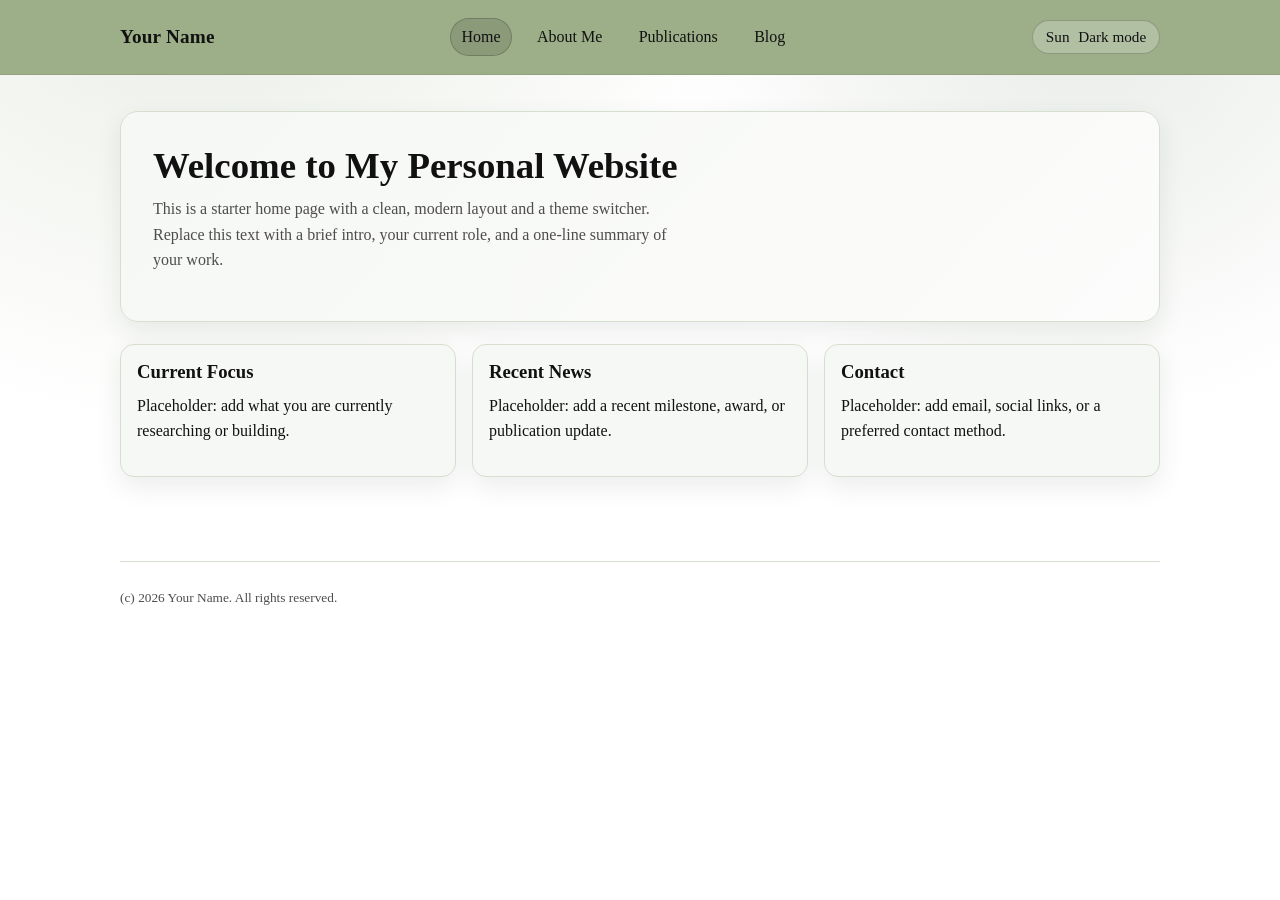
==== index.html @ 9cec2efc "Add initial website structure with theme toggle and multiple pages" ====
<!doctype html>
<html lang="en" data-theme="light">
  <head>
    <meta charset="UTF-8" />
    <meta name="viewport" content="width=device-width, initial-scale=1.0" />
    <title>Home | Personal Website</title>
    <link rel="stylesheet" href="assets/css/variables.css" />
    <link rel="stylesheet" href="assets/css/base.css" />
    <link rel="stylesheet" href="assets/css/components.css" />
    <script defer src="assets/js/theme.js"></script>
  </head>
  <body>
    <header class="site-header">
      <div class="container header-inner">
        <a class="brand" href="index.html">Your Name</a>
        <nav class="site-nav" aria-label="Main navigation">
          <a class="nav-link active" href="index.html">Home</a>
          <a class="nav-link" href="about.html">About Me</a>
          <a class="nav-link" href="publications.html">Publications</a>
          <a class="nav-link" href="blog.html">Blog</a>
        </nav>
        <button id="theme-toggle" class="theme-toggle" type="button" aria-pressed="false" aria-label="Switch to dark mode">
          <span class="toggle-icon" aria-hidden="true">Sun</span>
          <span class="toggle-text">Dark mode</span>
        </button>
      </div>
    </header>

    <main class="container page">
      <section class="hero">
        <h1 class="page-title">Welcome to My Personal Website</h1>
        <p class="page-subtitle">
          This is a starter home page with a clean, modern layout and a theme switcher. Replace this text with a brief intro,
          your current role, and a one-line summary of your work.
        </p>
      </section>

      <section class="card-grid" aria-label="Quick highlights">
        <article class="card">
          <h3>Current Focus</h3>
          <p>Placeholder: add what you are currently researching or building.</p>
        </article>
        <article class="card">
          <h3>Recent News</h3>
          <p>Placeholder: add a recent milestone, award, or publication update.</p>
        </article>
        <article class="card">
          <h3>Contact</h3>
          <p>Placeholder: add email, social links, or a preferred contact method.</p>
        </article>
      </section>
    </main>

    <footer class="container site-footer">
      <small>(c) <span id="year">2026</span> Your Name. All rights reserved.</small>
    </footer>
  </body>
</html>
---- assets/css/variables.css ----
:root {
  --font-serif: Georgia, "Times New Roman", serif;

  --bg: #ffffff;
  --surface: #f6f8f5;
  --text: #111111;
  --muted-text: #4d4d4d;
  --header-bg: #9caf88;
  --header-text: #111111;
  --accent: #4f6b44;
  --border: #d6dfcf;
  --shadow: 0 10px 26px rgba(35, 58, 35, 0.09);
}

[data-theme="dark"] {
  --bg: #121615;
  --surface: #1a221f;
  --text: #e9eee9;
  --muted-text: #b5c1b8;
  --header-bg: #4f6b44;
  --header-text: #f5faf6;
  --accent: #b9d2a8;
  --border: #2d3a33;
  --shadow: 0 12px 30px rgba(0, 0, 0, 0.35);
}
---- assets/css/base.css ----
* {
  box-sizing: border-box;
}

html,
body {
  margin: 0;
  padding: 0;
}

body {
  font-family: var(--font-serif);
  color: var(--text);
  background: radial-gradient(circle at 15% -15%, rgba(156, 175, 136, 0.25), transparent 38%),
    radial-gradient(circle at 85% 0%, rgba(79, 107, 68, 0.13), transparent 30%),
    var(--bg);
  line-height: 1.6;
  min-height: 100vh;
  transition: background-color 0.25s ease, color 0.25s ease;
}

a {
  color: inherit;
}

.container {
  width: min(1040px, calc(100% - 2rem));
  margin: 0 auto;
}

.page {
  padding: 2.25rem 0 3.25rem;
}

h1,
h2,
h3 {
  line-height: 1.2;
  margin-top: 0;
}

p {
  margin-top: 0;
}
---- assets/css/components.css ----
.site-header {
  position: sticky;
  top: 0;
  z-index: 50;
  background: var(--header-bg);
  color: var(--header-text);
  border-bottom: 1px solid rgba(17, 17, 17, 0.08);
  backdrop-filter: blur(4px);
}

.header-inner {
  display: flex;
  align-items: center;
  justify-content: space-between;
  gap: 1rem;
  min-height: 74px;
}

.brand {
  font-size: 1.2rem;
  text-decoration: none;
  font-weight: 700;
  letter-spacing: 0.2px;
}

.site-nav {
  display: flex;
  flex-wrap: wrap;
  gap: 0.85rem;
}

.nav-link {
  text-decoration: none;
  padding: 0.34rem 0.65rem;
  border-radius: 999px;
  border: 1px solid transparent;
  transition: all 0.2s ease;
}

.nav-link:hover,
.nav-link:focus-visible {
  border-color: rgba(17, 17, 17, 0.3);
  background: rgba(255, 255, 255, 0.24);
  outline: none;
}

.nav-link.active {
  background: rgba(17, 17, 17, 0.12);
  border-color: rgba(17, 17, 17, 0.22);
}

.theme-toggle {
  display: inline-flex;
  align-items: center;
  gap: 0.55rem;
  border: 1px solid rgba(17, 17, 17, 0.22);
  background: rgba(255, 255, 255, 0.22);
  color: inherit;
  border-radius: 999px;
  padding: 0.45rem 0.8rem;
  cursor: pointer;
  font-family: inherit;
  font-size: 0.95rem;
  transition: transform 0.2s ease, background-color 0.2s ease;
}

.theme-toggle:hover,
.theme-toggle:focus-visible {
  transform: translateY(-1px);
  background: rgba(255, 255, 255, 0.35);
  outline: none;
}

.hero {
  background: linear-gradient(135deg, var(--surface), color-mix(in srgb, var(--surface), var(--bg) 58%));
  border: 1px solid var(--border);
  border-radius: 18px;
  box-shadow: var(--shadow);
  padding: 2rem;
  animation: fadeInUp 0.5s ease;
}

.page-title {
  margin-bottom: 0.5rem;
  font-size: clamp(1.7rem, 3vw, 2.3rem);
}

.page-subtitle {
  color: var(--muted-text);
  max-width: 68ch;
}

.card-grid {
  display: grid;
  grid-template-columns: repeat(auto-fit, minmax(230px, 1fr));
  gap: 1rem;
  margin-top: 1.4rem;
}

.card {
  background: var(--surface);
  border: 1px solid var(--border);
  border-radius: 14px;
  padding: 1rem;
  box-shadow: var(--shadow);
  animation: fadeInUp 0.55s ease;
}

.card h3 {
  margin-bottom: 0.55rem;
}

.timeline {
  display: grid;
  gap: 0.95rem;
  margin-top: 1.3rem;
}

.timeline-item {
  background: var(--surface);
  border: 1px solid var(--border);
  border-radius: 14px;
  padding: 1rem;
  box-shadow: var(--shadow);
}

.post-list {
  display: grid;
  gap: 1rem;
  margin-top: 1.2rem;
}

.post {
  background: var(--surface);
  border: 1px solid var(--border);
  border-radius: 14px;
  padding: 1rem;
  box-shadow: var(--shadow);
}

.post-meta {
  font-size: 0.92rem;
  color: var(--muted-text);
}

.site-footer {
  border-top: 1px solid var(--border);
  margin-top: 2rem;
  color: var(--muted-text);
  padding: 1.4rem 0 2.2rem;
}

@keyframes fadeInUp {
  from {
    transform: translateY(7px);
    opacity: 0;
  }

  to {
    transform: translateY(0);
    opacity: 1;
  }
}

@media (max-width: 850px) {
  .header-inner {
    flex-wrap: wrap;
    padding: 0.7rem 0;
  }

  .site-nav {
    order: 3;
    width: 100%;
    justify-content: center;
  }

  .brand {
    order: 1;
  }

  .theme-toggle {
    order: 2;
    margin-left: auto;
  }
}
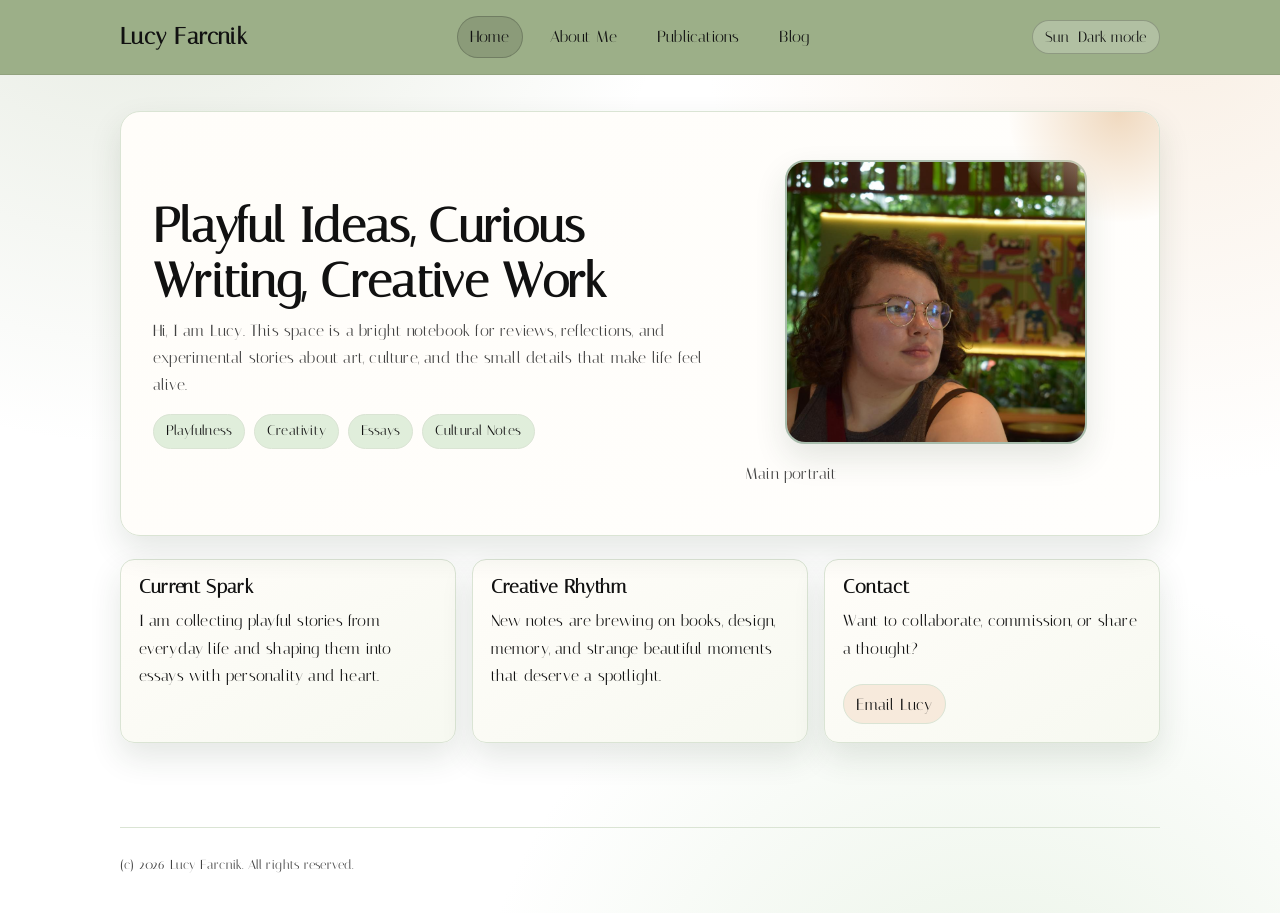
==== commit 5648ecb0: "Enhance personal website with updated content, new publication pages, and improved styling" ====
--- a/index.html
+++ b/index.html
@@ -8,11 +8,12 @@
     <link rel="stylesheet" href="assets/css/base.css" />
     <link rel="stylesheet" href="assets/css/components.css" />
     <script defer src="assets/js/theme.js"></script>
+    <script defer src="assets/js/contact.js"></script>
   </head>
   <body>
     <header class="site-header">
       <div class="container header-inner">
-        <a class="brand" href="index.html">Your Name</a>
+        <a class="brand" href="index.html">Lucy Farcnik</a>
         <nav class="site-nav" aria-label="Main navigation">
           <a class="nav-link active" href="index.html">Home</a>
           <a class="nav-link" href="about.html">About Me</a>
@@ -28,31 +29,56 @@
 
     <main class="container page">
       <section class="hero">
-        <h1 class="page-title">Welcome to My Personal Website</h1>
-        <p class="page-subtitle">
-          This is a starter home page with a clean, modern layout and a theme switcher. Replace this text with a brief intro,
-          your current role, and a one-line summary of your work.
-        </p>
+        <div class="hero-layout">
+          <div>
+            <h1 class="page-title">Playful Ideas, Curious Writing, Creative Work</h1>
+            <p class="page-subtitle">
+              Hi, I am Lucy. This space is a bright notebook for reviews, reflections, and experimental stories about art,
+              culture, and the small details that make life feel alive.
+            </p>
+            <div class="badge-row" aria-label="Creative themes">
+              <span class="badge">Playfulness</span>
+              <span class="badge">Creativity</span>
+              <span class="badge">Essays</span>
+              <span class="badge">Cultural Notes</span>
+            </div>
+          </div>
+          <div>
+            <figure class="profile-frame">
+              <img src="assets/main_profile.jpg" alt="Portrait of Lucy" />
+            </figure>
+            <p class="profile-caption">Main portrait</p>
+          </div>
+        </div>
       </section>
 
       <section class="card-grid" aria-label="Quick highlights">
         <article class="card">
-          <h3>Current Focus</h3>
-          <p>Placeholder: add what you are currently researching or building.</p>
+          <h3>Current Spark</h3>
+          <p>I am collecting playful stories from everyday life and shaping them into essays with personality and heart.</p>
         </article>
         <article class="card">
-          <h3>Recent News</h3>
-          <p>Placeholder: add a recent milestone, award, or publication update.</p>
+          <h3>Creative Rhythm</h3>
+          <p>New notes are brewing on books, design, memory, and strange beautiful moments that deserve a spotlight.</p>
         </article>
         <article class="card">
           <h3>Contact</h3>
-          <p>Placeholder: add email, social links, or a preferred contact method.</p>
+          <p>Want to collaborate, commission, or share a thought?</p>
+          <a
+            class="contact-pill"
+            href="#"
+            data-email-user="lucy.farcnik"
+            data-email-domain="gmail"
+            data-email-tld="com"
+          >
+            Email Lucy
+          </a>
         </article>
       </section>
     </main>
 
     <footer class="container site-footer">
-      <small>(c) <span id="year">2026</span> Your Name. All rights reserved.</small>
+      <small>(c) <span id="year">2026</span> Lucy Farcnik. All rights reserved.</small>
     </footer>
   </body>
 </html>
--- a/assets/css/variables.css
+++ b/assets/css/variables.css
@@ -1,25 +1,29 @@
 :root {
-  --font-serif: Georgia, "Times New Roman", serif;
+  --font-main: "Italiana", Georgia, "Times New Roman", serif;
 
   --bg: #ffffff;
-  --surface: #f6f8f5;
+  --surface: #fffdf9;
   --text: #111111;
-  --muted-text: #4d4d4d;
+  --muted-text: #414141;
   --header-bg: #9caf88;
   --header-text: #111111;
-  --accent: #4f6b44;
-  --border: #d6dfcf;
-  --shadow: 0 10px 26px rgba(35, 58, 35, 0.09);
+  --accent: #3f6b58;
+  --accent-soft: #f0d9bf;
+  --accent-soft-2: #d6e8d0;
+  --border: #dae4d4;
+  --shadow: 0 14px 32px rgba(34, 58, 36, 0.12);
 }
 
 [data-theme="dark"] {
-  --bg: #121615;
-  --surface: #1a221f;
-  --text: #e9eee9;
-  --muted-text: #b5c1b8;
+  --bg: #121715;
+  --surface: #1a231f;
+  --text: #f1f5f2;
+  --muted-text: #b4c2ba;
   --header-bg: #4f6b44;
-  --header-text: #f5faf6;
-  --accent: #b9d2a8;
-  --border: #2d3a33;
-  --shadow: 0 12px 30px rgba(0, 0, 0, 0.35);
+  --header-text: #f6fbf6;
+  --accent: #b9d8be;
+  --accent-soft: #5a4d3e;
+  --accent-soft-2: #304336;
+  --border: #2d3b33;
+  --shadow: 0 14px 34px rgba(0, 0, 0, 0.35);
 }
--- a/assets/css/base.css
+++ b/assets/css/base.css
@@ -1,3 +1,5 @@
+@import url("https://fonts.googleapis.com/css2?family=Italiana&display=swap");
+
 * {
   box-sizing: border-box;
 }
@@ -9,12 +11,14 @@
 }
 
 body {
-  font-family: var(--font-serif);
+  font-family: var(--font-main);
   color: var(--text);
-  background: radial-gradient(circle at 15% -15%, rgba(156, 175, 136, 0.25), transparent 38%),
-    radial-gradient(circle at 85% 0%, rgba(79, 107, 68, 0.13), transparent 30%),
+  background: radial-gradient(circle at 10% -12%, rgba(156, 175, 136, 0.27), transparent 36%),
+    radial-gradient(circle at 92% 1%, rgba(240, 217, 191, 0.42), transparent 32%),
+    radial-gradient(circle at 78% 120%, rgba(214, 232, 208, 0.55), transparent 36%),
     var(--bg);
-  line-height: 1.6;
+  line-height: 1.7;
+  letter-spacing: 0.2px;
   min-height: 100vh;
   transition: background-color 0.25s ease, color 0.25s ease;
 }
@@ -35,10 +39,16 @@
 h1,
 h2,
 h3 {
-  line-height: 1.2;
+  line-height: 1.15;
+  letter-spacing: 0.35px;
   margin-top: 0;
 }
 
 p {
   margin-top: 0;
 }
+
+img {
+  max-width: 100%;
+  display: block;
+}
--- a/assets/css/components.css
+++ b/assets/css/components.css
@@ -17,10 +17,10 @@
 }
 
 .brand {
-  font-size: 1.2rem;
+  font-size: 1.45rem;
   text-decoration: none;
   font-weight: 700;
-  letter-spacing: 0.2px;
+  letter-spacing: 0.45px;
 }
 
 .site-nav {
@@ -31,7 +31,7 @@
 
 .nav-link {
   text-decoration: none;
-  padding: 0.34rem 0.65rem;
+  padding: 0.4rem 0.76rem;
   border-radius: 999px;
   border: 1px solid transparent;
   transition: all 0.2s ease;
@@ -72,17 +72,31 @@
 }
 
 .hero {
-  background: linear-gradient(135deg, var(--surface), color-mix(in srgb, var(--surface), var(--bg) 58%));
-  border: 1px solid var(--border);
-  border-radius: 18px;
+  position: relative;
+  overflow: hidden;
+  background: linear-gradient(135deg, var(--surface), color-mix(in srgb, var(--surface), var(--bg) 52%));
+  border: 1px solid var(--border);
+  border-radius: 20px;
   box-shadow: var(--shadow);
   padding: 2rem;
   animation: fadeInUp 0.5s ease;
 }
 
+.hero::before {
+  content: "";
+  position: absolute;
+  width: 220px;
+  height: 220px;
+  border-radius: 999px;
+  top: -110px;
+  right: -70px;
+  background: radial-gradient(circle, var(--accent-soft), transparent 72%);
+  pointer-events: none;
+}
+
 .page-title {
   margin-bottom: 0.5rem;
-  font-size: clamp(1.7rem, 3vw, 2.3rem);
+  font-size: clamp(2rem, 4.4vw, 3rem);
 }
 
 .page-subtitle {
@@ -92,50 +106,146 @@
 
 .card-grid {
   display: grid;
-  grid-template-columns: repeat(auto-fit, minmax(230px, 1fr));
+  grid-template-columns: repeat(auto-fit, minmax(245px, 1fr));
   gap: 1rem;
   margin-top: 1.4rem;
 }
 
 .card {
-  background: var(--surface);
+  background: linear-gradient(150deg, var(--surface), color-mix(in srgb, var(--surface), var(--accent-soft-2) 20%));
+  border: 1px solid var(--border);
+  border-radius: 14px;
+  padding: 1.1rem;
+  box-shadow: var(--shadow);
+  animation: fadeInUp 0.55s ease;
+}
+
+.card h3 {
+  margin-bottom: 0.55rem;
+}
+
+.timeline {
+  display: grid;
+  gap: 0.95rem;
+  margin-top: 1.3rem;
+}
+
+.timeline-item {
+  background: linear-gradient(145deg, var(--surface), color-mix(in srgb, var(--surface), var(--accent-soft) 17%));
   border: 1px solid var(--border);
   border-radius: 14px;
   padding: 1rem;
   box-shadow: var(--shadow);
-  animation: fadeInUp 0.55s ease;
-}
-
-.card h3 {
-  margin-bottom: 0.55rem;
-}
-
-.timeline {
-  display: grid;
-  gap: 0.95rem;
-  margin-top: 1.3rem;
-}
-
-.timeline-item {
-  background: var(--surface);
+}
+
+.post-list {
+  display: grid;
+  gap: 1rem;
+  margin-top: 1.2rem;
+}
+
+.post {
+  background: linear-gradient(145deg, var(--surface), color-mix(in srgb, var(--surface), var(--accent-soft-2) 16%));
   border: 1px solid var(--border);
   border-radius: 14px;
   padding: 1rem;
   box-shadow: var(--shadow);
 }
 
-.post-list {
-  display: grid;
-  gap: 1rem;
-  margin-top: 1.2rem;
-}
-
-.post {
-  background: var(--surface);
-  border: 1px solid var(--border);
-  border-radius: 14px;
-  padding: 1rem;
-  box-shadow: var(--shadow);
+.hero-layout {
+  display: grid;
+  grid-template-columns: minmax(0, 1.2fr) minmax(220px, 0.8fr);
+  align-items: center;
+  gap: 1.2rem;
+}
+
+.profile-frame {
+  border-radius: 20px;
+  border: 2px solid color-mix(in srgb, var(--accent), var(--border) 68%);
+  overflow: hidden;
+  box-shadow: var(--shadow);
+  background: #fff;
+}
+
+.profile-frame img {
+  width: 100%;
+  height: 100%;
+  object-fit: cover;
+  min-height: 280px;
+}
+
+.profile-caption {
+  color: var(--muted-text);
+  margin-top: 0.5rem;
+}
+
+.badge-row {
+  display: flex;
+  flex-wrap: wrap;
+  gap: 0.55rem;
+  margin-top: 0.95rem;
+}
+
+.badge {
+  display: inline-block;
+  background: color-mix(in srgb, var(--accent-soft-2), #ffffff 24%);
+  color: var(--text);
+  border: 1px solid var(--border);
+  border-radius: 999px;
+  padding: 0.26rem 0.75rem;
+  font-size: 0.9rem;
+}
+
+.contact-pill {
+  display: inline-flex;
+  margin-top: 0.4rem;
+  text-decoration: none;
+  border: 1px solid var(--border);
+  background: color-mix(in srgb, var(--accent-soft), #ffffff 45%);
+  border-radius: 999px;
+  padding: 0.34rem 0.8rem;
+}
+
+.publication-switcher {
+  margin-top: 1.1rem;
+  display: flex;
+  gap: 0.6rem;
+  align-items: center;
+  flex-wrap: wrap;
+}
+
+.publication-switcher label {
+  font-size: 1rem;
+  color: var(--muted-text);
+}
+
+.publication-switcher select {
+  appearance: none;
+  border: 1px solid var(--border);
+  border-radius: 12px;
+  background: linear-gradient(145deg, var(--surface), color-mix(in srgb, var(--surface), var(--accent-soft-2) 20%));
+  color: var(--text);
+  padding: 0.52rem 0.8rem;
+  font-family: inherit;
+  font-size: 1rem;
+  cursor: pointer;
+}
+
+.publication-list {
+  list-style: none;
+  margin: 0;
+  padding: 0;
+  display: grid;
+  gap: 0.9rem;
+}
+
+.publication-list a {
+  color: var(--accent);
+}
+
+.soft-note {
+  color: var(--muted-text);
+  font-size: 0.94rem;
 }
 
 .post-meta {
@@ -182,4 +292,8 @@
     order: 2;
     margin-left: auto;
   }
-}
+
+  .hero-layout {
+    grid-template-columns: 1fr;
+  }
+}
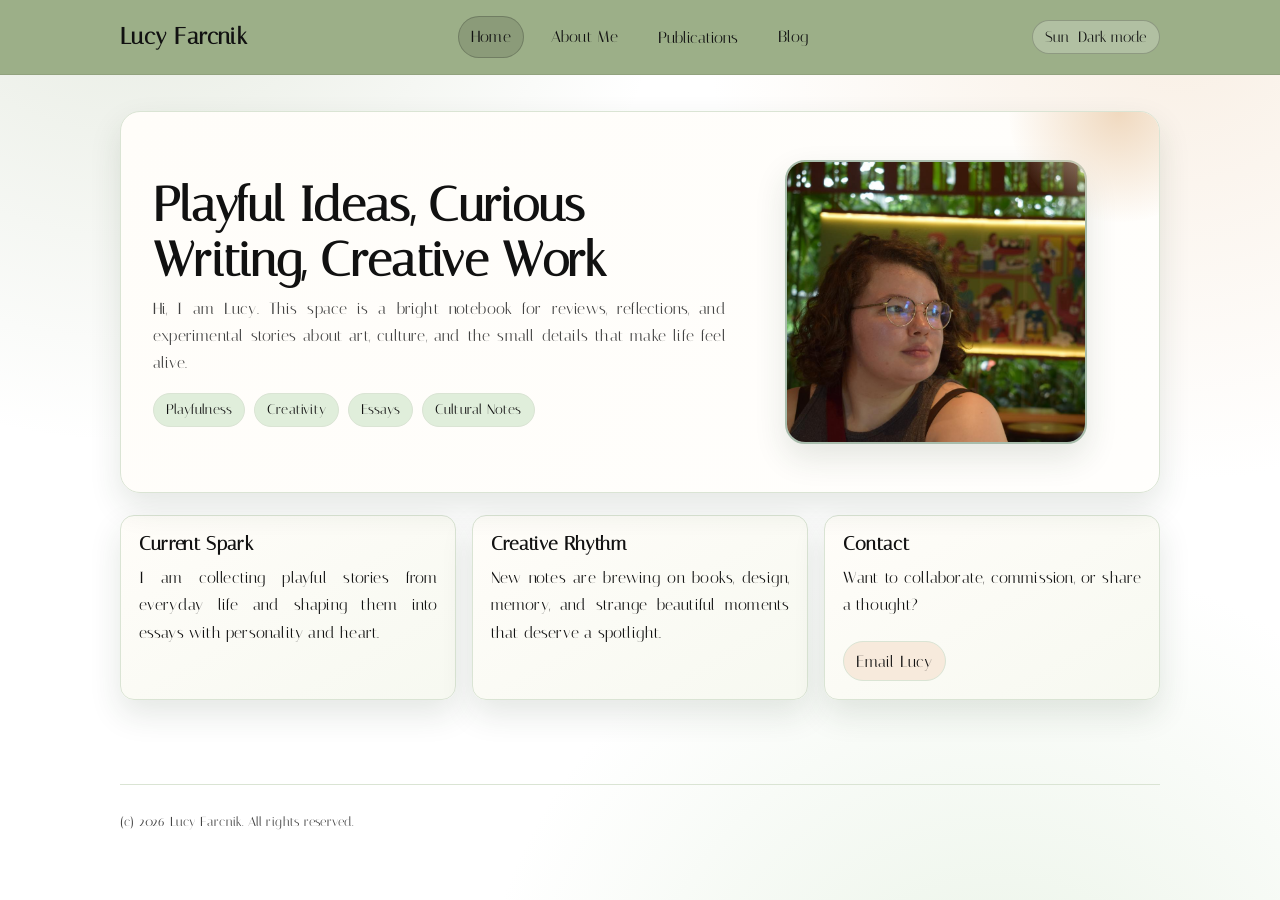
==== commit a54006c1: "Refactor navigation and enhance blog functionality - Updated navigation to include a dropdown for Pu" ====
--- a/index.html
+++ b/index.html
@@ -17,7 +17,15 @@
         <nav class="site-nav" aria-label="Main navigation">
           <a class="nav-link active" href="index.html">Home</a>
           <a class="nav-link" href="about.html">About Me</a>
-          <a class="nav-link" href="publications.html">Publications</a>
+          <div class="nav-dropdown">
+            <button class="nav-link dropdown-toggle" type="button" aria-haspopup="true" aria-expanded="false">
+              Publications
+            </button>
+            <div class="dropdown-menu" role="menu">
+              <a class="dropdown-item" href="publications-web.html">Web Publications</a>
+              <a class="dropdown-item" href="publications-print.html">Print Publications</a>
+            </div>
+          </div>
           <a class="nav-link" href="blog.html">Blog</a>
         </nav>
         <button id="theme-toggle" class="theme-toggle" type="button" aria-pressed="false" aria-label="Switch to dark mode">
@@ -47,7 +55,6 @@
             <figure class="profile-frame">
               <img src="assets/main_profile.jpg" alt="Portrait of Lucy" />
             </figure>
-            <p class="profile-caption">Main portrait</p>
           </div>
         </div>
       </section>
--- a/assets/css/base.css
+++ b/assets/css/base.css
@@ -46,6 +46,13 @@
 
 p {
   margin-top: 0;
+  text-align: justify;
+  text-justify: inter-word;
+}
+
+li {
+  text-align: justify;
+  text-justify: inter-word;
 }
 
 img {
--- a/assets/css/components.css
+++ b/assets/css/components.css
@@ -27,6 +27,7 @@
   display: flex;
   flex-wrap: wrap;
   gap: 0.85rem;
+  align-items: center;
 }
 
 .nav-link {
@@ -47,6 +48,52 @@
 .nav-link.active {
   background: rgba(17, 17, 17, 0.12);
   border-color: rgba(17, 17, 17, 0.22);
+}
+
+.nav-dropdown {
+  position: relative;
+}
+
+.dropdown-toggle {
+  font-family: inherit;
+  font-size: 1rem;
+  cursor: pointer;
+  background: transparent;
+  color: inherit;
+}
+
+.dropdown-menu {
+  position: absolute;
+  top: calc(100% + 0.35rem);
+  left: 0;
+  min-width: 220px;
+  padding: 0.45rem;
+  border-radius: 12px;
+  border: 1px solid var(--border);
+  box-shadow: var(--shadow);
+  background: linear-gradient(145deg, var(--surface), color-mix(in srgb, var(--surface), var(--accent-soft-2) 20%));
+  display: none;
+  z-index: 40;
+}
+
+.dropdown-item {
+  display: block;
+  text-decoration: none;
+  border-radius: 8px;
+  padding: 0.45rem 0.55rem;
+  transition: background-color 0.2s ease;
+}
+
+.dropdown-item:hover,
+.dropdown-item:focus-visible,
+.dropdown-item.active {
+  background: color-mix(in srgb, var(--accent-soft), transparent 38%);
+  outline: none;
+}
+
+.nav-dropdown:hover .dropdown-menu,
+.nav-dropdown:focus-within .dropdown-menu {
+  display: block;
 }
 
 .theme-toggle {
@@ -248,6 +295,56 @@
   font-size: 0.94rem;
 }
 
+.publication-bars {
+  display: grid;
+  gap: 0.9rem;
+  margin-top: 1.3rem;
+}
+
+.publication-bar {
+  position: relative;
+  background: linear-gradient(145deg, var(--surface), color-mix(in srgb, var(--surface), var(--accent-soft) 17%));
+  border: 1px solid var(--border);
+  border-radius: 14px;
+  padding: 1rem;
+  box-shadow: var(--shadow);
+}
+
+.publication-link {
+  color: var(--accent);
+  text-decoration: none;
+  font-size: 1.04rem;
+}
+
+.publication-link:hover,
+.publication-link:focus-visible {
+  text-decoration: underline;
+  outline: none;
+}
+
+.link-preview {
+  position: absolute;
+  top: 50%;
+  right: 1rem;
+  transform: translateY(-50%);
+  width: min(360px, 70vw);
+  padding: 0.7rem 0.8rem;
+  border-radius: 10px;
+  border: 1px solid var(--border);
+  background: linear-gradient(145deg, var(--surface), color-mix(in srgb, var(--surface), var(--accent-soft-2) 24%));
+  box-shadow: var(--shadow);
+  color: var(--muted-text);
+  font-size: 0.92rem;
+  opacity: 0;
+  pointer-events: none;
+  transition: opacity 0.2s ease;
+}
+
+.publication-bar:hover .link-preview,
+.publication-bar:focus-within .link-preview {
+  opacity: 1;
+}
+
 .post-meta {
   font-size: 0.92rem;
   color: var(--muted-text);
@@ -284,6 +381,20 @@
     justify-content: center;
   }
 
+  .dropdown-menu {
+    left: 50%;
+    transform: translateX(-50%);
+  }
+
+  .link-preview {
+    position: static;
+    transform: none;
+    width: 100%;
+    margin-top: 0.6rem;
+    opacity: 1;
+    pointer-events: auto;
+  }
+
   .brand {
     order: 1;
   }
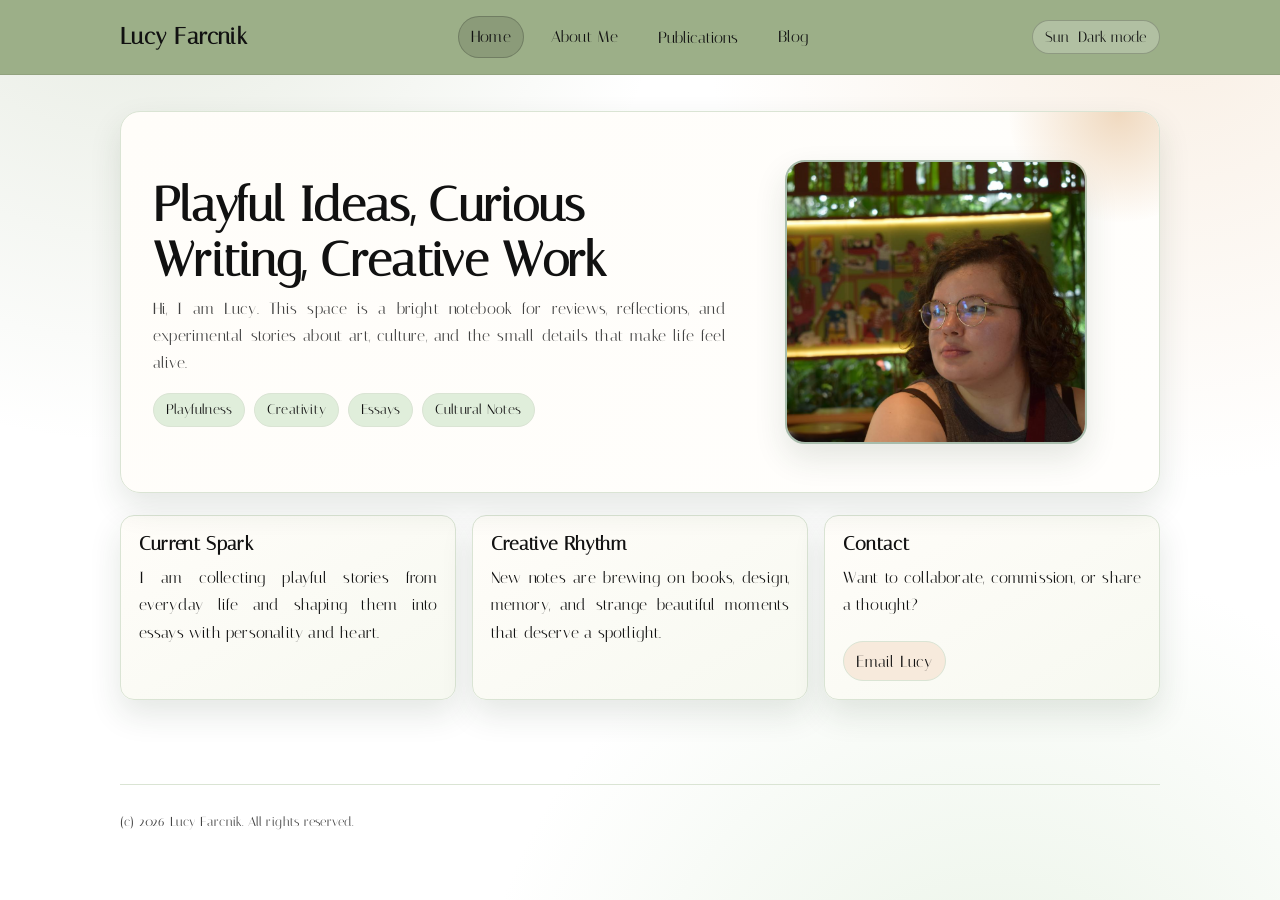
==== commit 02a25f0d: "Add mirror effect to profile image" ====
--- a/index.html
+++ b/index.html
@@ -53,7 +53,7 @@
           </div>
           <div>
             <figure class="profile-frame">
-              <img src="assets/main_profile.jpg" alt="Portrait of Lucy" />
+              <img class="mirror-y" src="assets/main_profile.jpg" alt="Portrait of Lucy" />
             </figure>
           </div>
         </div>
--- a/assets/css/components.css
+++ b/assets/css/components.css
@@ -221,6 +221,10 @@
   min-height: 280px;
 }
 
+.mirror-y {
+  transform: scaleX(-1);
+}
+
 .profile-caption {
   color: var(--muted-text);
   margin-top: 0.5rem;
@@ -310,6 +314,23 @@
   box-shadow: var(--shadow);
 }
 
+.publication-main {
+  display: flex;
+  align-items: center;
+  gap: 0.75rem;
+  padding-right: 8.5rem;
+}
+
+.publication-thumb {
+  width: 56px;
+  height: 56px;
+  flex-shrink: 0;
+  border-radius: 8px;
+  object-fit: cover;
+  border: 1px solid var(--border);
+  box-shadow: var(--shadow);
+}
+
 .publication-link {
   color: var(--accent);
   text-decoration: none;
@@ -327,17 +348,34 @@
   top: 50%;
   right: 1rem;
   transform: translateY(-50%);
-  width: min(360px, 70vw);
-  padding: 0.7rem 0.8rem;
+  width: min(340px, 72vw);
+  padding: 0.45rem;
   border-radius: 10px;
   border: 1px solid var(--border);
   background: linear-gradient(145deg, var(--surface), color-mix(in srgb, var(--surface), var(--accent-soft-2) 24%));
   box-shadow: var(--shadow);
-  color: var(--muted-text);
-  font-size: 0.92rem;
   opacity: 0;
   pointer-events: none;
   transition: opacity 0.2s ease;
+}
+
+.website-preview {
+  display: grid;
+  gap: 0.35rem;
+}
+
+.website-preview-shot {
+  width: 100%;
+  height: 180px;
+  object-fit: cover;
+  border-radius: 8px;
+  border: 1px solid var(--border);
+  background: #ffffff;
+}
+
+.website-preview-meta {
+  color: var(--muted-text);
+  font-size: 0.82rem;
 }
 
 .publication-bar:hover .link-preview,
@@ -395,6 +433,10 @@
     pointer-events: auto;
   }
 
+  .publication-main {
+    padding-right: 0;
+  }
+
   .brand {
     order: 1;
   }
